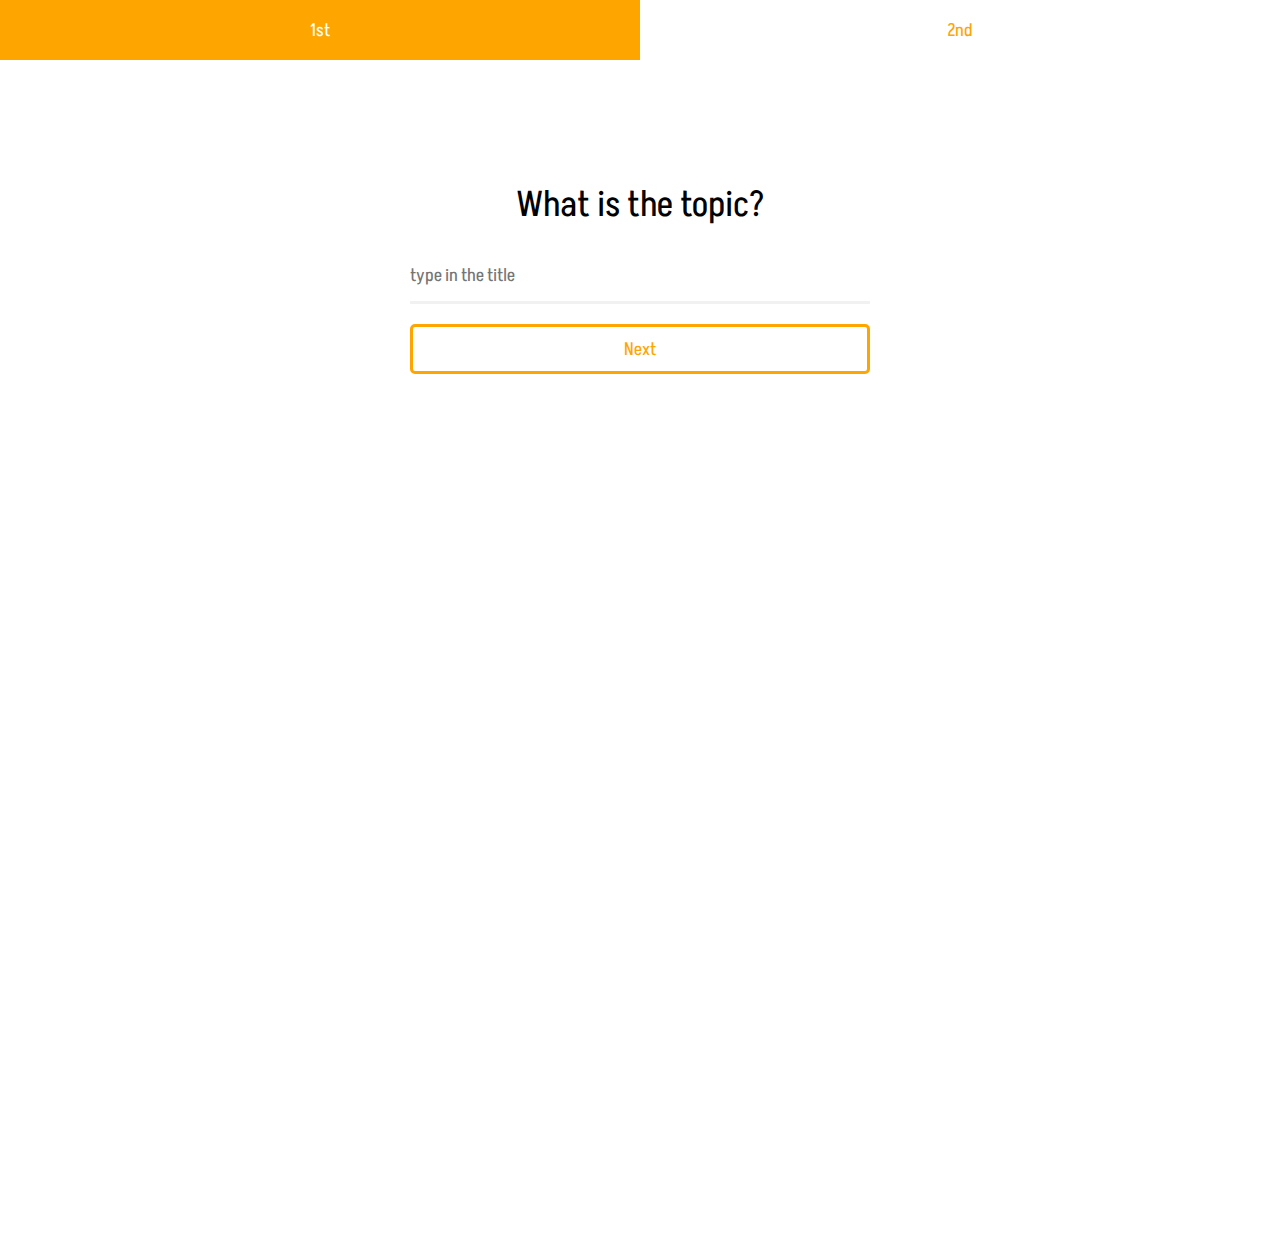
==== index.html @ 9998b359 "feat : made page initialization forms" ====
<!DOCTYPE html>
<html lang="kr" dir="ltr">
  <head>
    <meta charset="utf-8">
    <meta name="viewport" content="width=device-width, initial-scale=1">
    <title>Compare and Choose</title>
    <link rel="preconnect" href="https://fonts.googleapis.com">
    <link rel="preconnect" href="https://fonts.gstatic.com" crossorigin>
    <link href="https://fonts.googleapis.com/css2?family=Akshar&display=swap" rel="stylesheet">
    <link rel="stylesheet" href="style.css">
  </head>
  <body>
    <nav id="form-steps">
      <step class="active">1st</step>
      <step>2nd</step>
    </nav>
    <form-container>
      <form id="name-form" class="active">
        <label for="name">What is the topic?</label>
        <input id="name" type ="text" placeholder="type in the title"></input>
        <div class="button-container">
          <button type="button" id="to-second">Next</button>
        </div>
      </form>

      <form id="pivacy-form">
        <label for="privacy-setting">Do you want to make it public, or private?</label>
        <select id = "privacy-setting">
          <option value="public">public</option>
          <option value="semi">only open to shared</option>
          <option value="private">private</option>
        </select>
        <div class="button-container">
          <button type="button" id="to-first">Back</button>
          <button type="button" class="active" id="submit">Submit</button>
        </div>
      </form>
    </form-container>
  <script src="script.js"></script>
  </body>
</html>
---- style.css ----
:root {
  --primary : orange;
  --secondary : white;
}


* {
  padding :0;
  margin : 0;
  box-sizing: border-box;
  font-family: 'Akshar', sans-serif;
  font-size: 18px;
}

body {
  height : 100vh;
  width : 100vw;
  display : flex;
  justify-content: center;
  align-items: center;
}

nav {
  position: absolute;
  top : 0;
  right : 0;
  left : 0;
  height : 60px;
  display : flex;
}

nav step {
  color : var(--primary);
  width : 50%;
  display: inline-flex;
  justify-content: center;
  align-items : center;
  transition: all .3s ease-in-out;
}


nav step.active {
  background-color: var(--primary);
  color : var(--secondary);
}

form-container {
    width : 60%;
    display :inline-block;
    height : 60%;
    position : relative;
    overflow-y: visible;
}

form {
  position : absolute;
  top : 100%;
  left : 0;
  display: inline-block;
  height : 100%;
  width : 100%;
  opacity : 0;
  text-align: center;
  transition: all .3s ease-in-out;
}

form.active {
  opacity:1;
  top : 0;
}

form.passed {
  transition: all .3s ease-in-out;
  opacity : 0;
  top : -100%;
}


form label {
  display: block;
  font-size: 2em;
  margin-bottom: 20px;
}

form input,form select {
  border : none;
  border-bottom : 3px #33333311 solid;
  height : 3em;
  width : 60%;
  outline: none;
}

form .button-container {
  margin-top : 20px;
  display : flex;
  height : 50px;
  justify-content: space-around;
  align-items: center;

}

form .button-container button {
  height : 100%;
  width : 60%;
  border : 3px var(--primary) solid;
  background-color: var(--secondary);
  color : var(--primary);
  padding : 0 30px;
  border-radius: 5px;
}

form.passed .button-container button {
  border : none;
  background-color: var(--primary);
  color : var(--secondary);
  cursor : pointer;
}
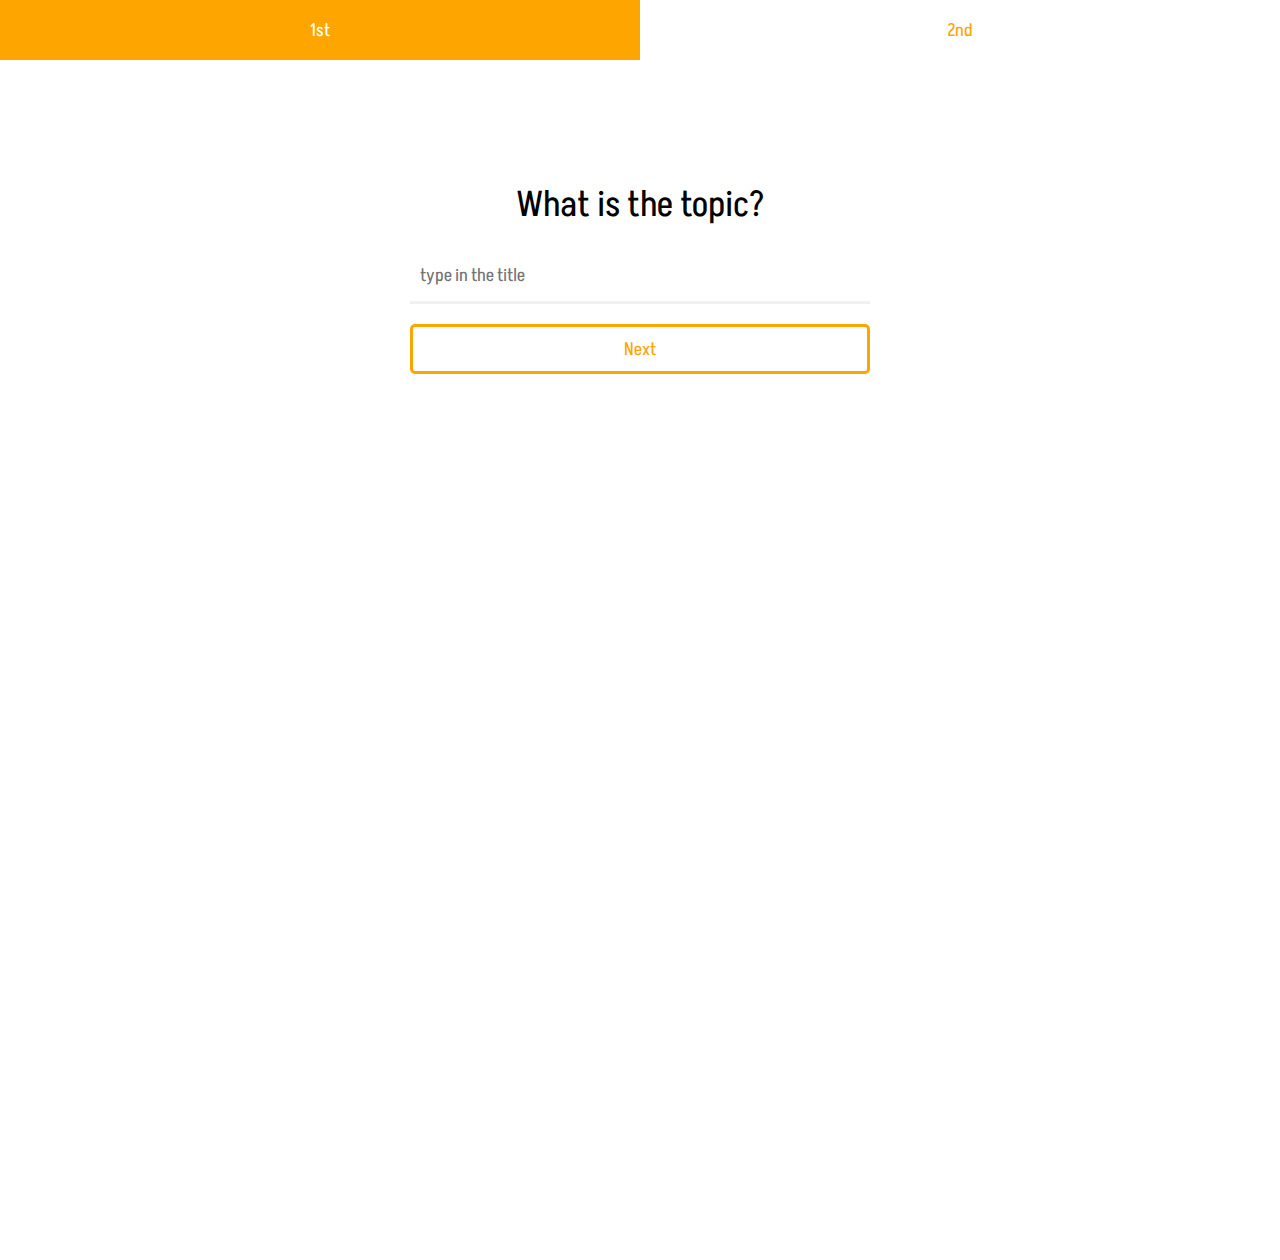
==== commit 9ef0e58f: "feat : made validation framework" ====
--- a/index.html
+++ b/index.html
@@ -22,7 +22,6 @@
           <button type="button" id="to-second">Next</button>
         </div>
       </form>
-
       <form id="pivacy-form">
         <label for="privacy-setting">Do you want to make it public, or private?</label>
         <select id = "privacy-setting">
@@ -31,7 +30,7 @@
           <option value="private">private</option>
         </select>
         <div class="button-container">
-          <button type="button" id="to-first">Back</button>
+          <button type="button" class="independent" id="to-first">Back</button>
           <button type="button" class="active" id="submit">Submit</button>
         </div>
       </form>
--- a/style.css
+++ b/style.css
@@ -1,6 +1,7 @@
 :root {
   --primary : orange;
   --secondary : white;
+  --default-transition : all .3s ease-in-out;
 }
 
 
@@ -35,7 +36,7 @@
   display: inline-flex;
   justify-content: center;
   align-items : center;
-  transition: all .3s ease-in-out;
+  transition: var(--default-transition);
 }
 
 
@@ -61,7 +62,7 @@
   width : 100%;
   opacity : 0;
   text-align: center;
-  transition: all .3s ease-in-out;
+  transition: var(--default-transition);
 }
 
 form.active {
@@ -70,7 +71,7 @@
 }
 
 form.passed {
-  transition: all .3s ease-in-out;
+  transition: var(--default-transition);
   opacity : 0;
   top : -100%;
 }
@@ -88,7 +89,9 @@
   height : 3em;
   width : 60%;
   outline: none;
+  padding-left: 10px;
 }
+
 
 form .button-container {
   margin-top : 20px;
@@ -107,11 +110,13 @@
   color : var(--primary);
   padding : 0 30px;
   border-radius: 5px;
+  margin : 0 5px;
 }
 
-form.passed .button-container button {
+form .button-container button.independent, form.passing .button-container button {
   border : none;
   background-color: var(--primary);
   color : var(--secondary);
   cursor : pointer;
+  transition: var(--default-transition);
 }
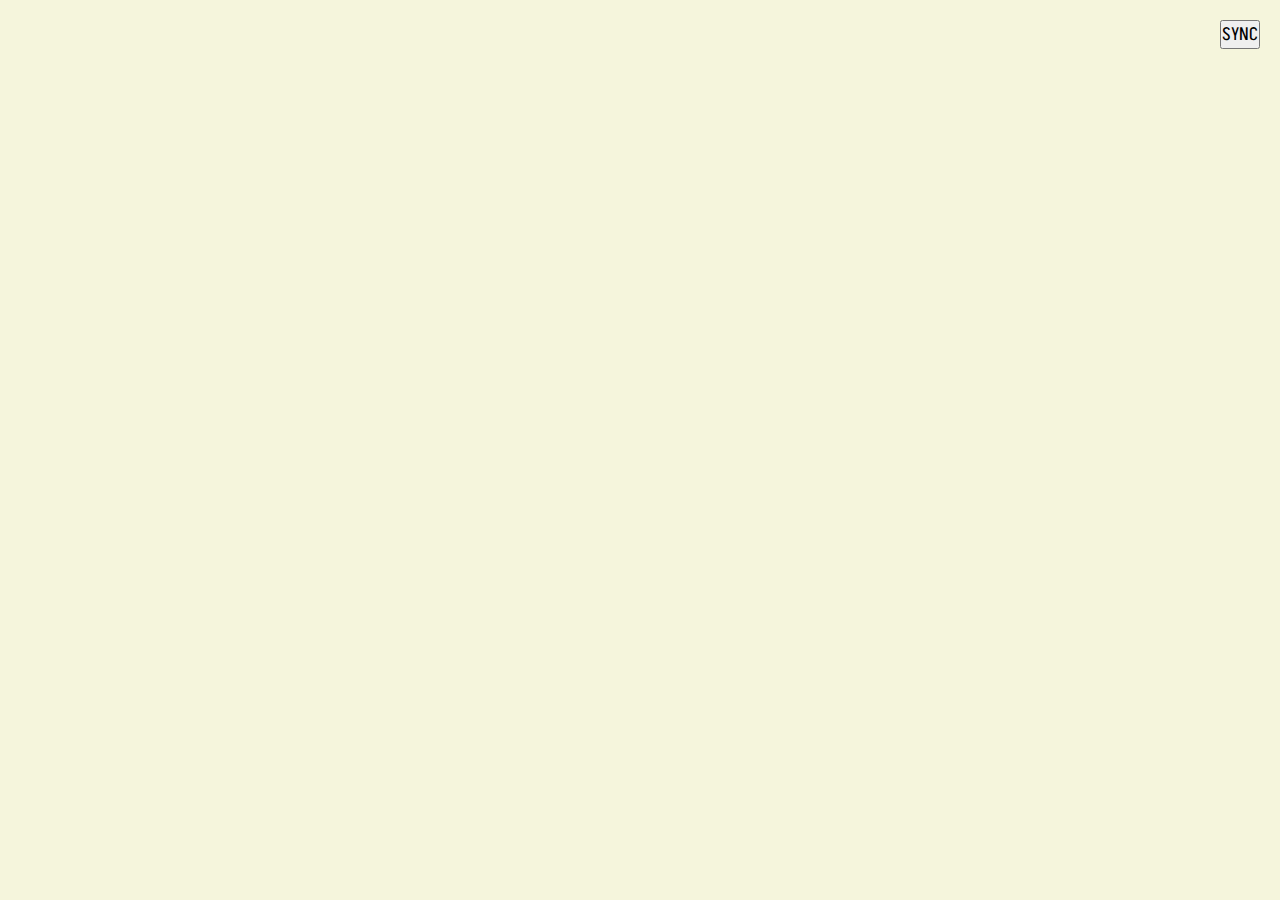
==== commit 328b03e0: "feat : creating new document" ====
--- a/index.html
+++ b/index.html
@@ -4,37 +4,27 @@
     <meta charset="utf-8">
     <meta name="viewport" content="width=device-width, initial-scale=1">
     <title>Compare and Choose</title>
+    <script src="https://www.gstatic.com/firebasejs/8.6.5/firebase-app.js"></script>
+    <script src="https://www.gstatic.com/firebasejs/8.6.5/firebase-firestore.js"></script>
+    <script src="https://www.gstatic.com/firebasejs/8.6.5/firebase-storage.js"></script>
     <link rel="preconnect" href="https://fonts.googleapis.com">
     <link rel="preconnect" href="https://fonts.gstatic.com" crossorigin>
     <link href="https://fonts.googleapis.com/css2?family=Akshar&display=swap" rel="stylesheet">
-    <link rel="stylesheet" href="style.css">
+    <link rel="stylesheet" href="../css/main.css">
+    <link rel="stylesheet" href="../css/style.css">
   </head>
   <body>
-    <nav id="form-steps">
-      <step class="active">1st</step>
-      <step>2nd</step>
-    </nav>
-    <form-container>
-      <form id="name-form" class="active">
-        <label for="name">What is the topic?</label>
-        <input id="name" type ="text" placeholder="type in the title"></input>
-        <div class="button-container">
-          <button type="button" id="to-second">Next</button>
-        </div>
-      </form>
-      <form id="pivacy-form">
-        <label for="privacy-setting">Do you want to make it public, or private?</label>
-        <select id = "privacy-setting">
-          <option value="public">public</option>
-          <option value="semi">only open to shared</option>
-          <option value="private">private</option>
-        </select>
-        <div class="button-container">
-          <button type="button" class="independent" id="to-first">Back</button>
-          <button type="button" class="active" id="submit">Submit</button>
-        </div>
-      </form>
-    </form-container>
-  <script src="script.js"></script>
+    <main>
+      <button type = "button" id = "sync">SYNC</button>
+      <table id="main-table">
+        <tbody>
+        </tbody>
+      </table>
+      <div class="modify-table" id="add-column">+</div>
+      <div class="modify-table" id="add-row">+</div>
+      <div class="modify-table" id="add-row-and-column">+</div>
+    </main>
+
+  <script src="../script/script.js"></script>
   </body>
 </html>
--- a/css/main.css
+++ b/css/main.css
@@ -0,0 +1,23 @@
+:root {
+  --primary : orange;
+  --secondary : white;
+  --default-transition : all .3s ease-in-out;
+}
+
+* {
+  padding :0;
+  margin : 0;
+  box-sizing: border-box;
+  font-family: 'Akshar', sans-serif;
+  font-size: 18px;
+}
+
+body {
+  height : 100%;
+  min-height : 100vh;
+  width : 100%;
+  min-width : 100vw;
+  display : flex;
+  justify-content: center;
+  align-items: center;
+}
--- a/css/style.css
+++ b/css/style.css
@@ -0,0 +1,92 @@
+body {
+    background-color: beige;
+}
+main {
+  position: relative;
+  justify-content: center;
+  padding-bottom: 30px;
+  padding-right: 30px;
+}
+
+
+#sync {
+  display: inline-block;
+  position: fixed;
+  top : 20px;
+  right : 20px;
+}
+
+table {
+  display : flex;
+  background-color: white;
+}
+
+tr {
+  height : 30px;
+}
+
+th {
+  min-width : 100px;
+  background-color: #33333333;
+}
+
+td, th {
+  min-height : 100%;
+  min-width : 150px;
+  max-width : 200px;
+  text-align : center;
+  height :fit-content;
+}
+
+td.focus, th.focus {
+  outline : 2px skyblue solid;
+}
+
+td > img {
+  width : 180px;
+  margin : auto 0;
+}
+
+#add-column {
+  position : absolute;
+  display : flex;
+  align-items: center;
+  justify-content: center;
+  right : 0;
+  top : 0;
+  height: calc(100% - 30px);
+  width : 30px;
+}
+
+#add-row {
+  position : absolute;
+  display : flex;
+  bottom : 0;
+  width : calc(100% - 30px);
+  height : 30px;
+  align-items: center;
+  justify-content: center;
+}
+
+#add-row-and-column {
+  position : absolute;
+  display : flex;
+  bottom : 0;
+  right : 0;
+  width : 30px;
+  height : 30px;
+  align-items: center;
+  justify-content: center;
+}
+
+.modify-table:hover {
+  opacity : 1;
+  transition : all .3s ease-in-out;
+}
+
+.modify-table {
+  opacity : 0;
+  background-color: #33333333;
+  transition : all .3s ease-in-out;
+  cursor : pointer;
+}
